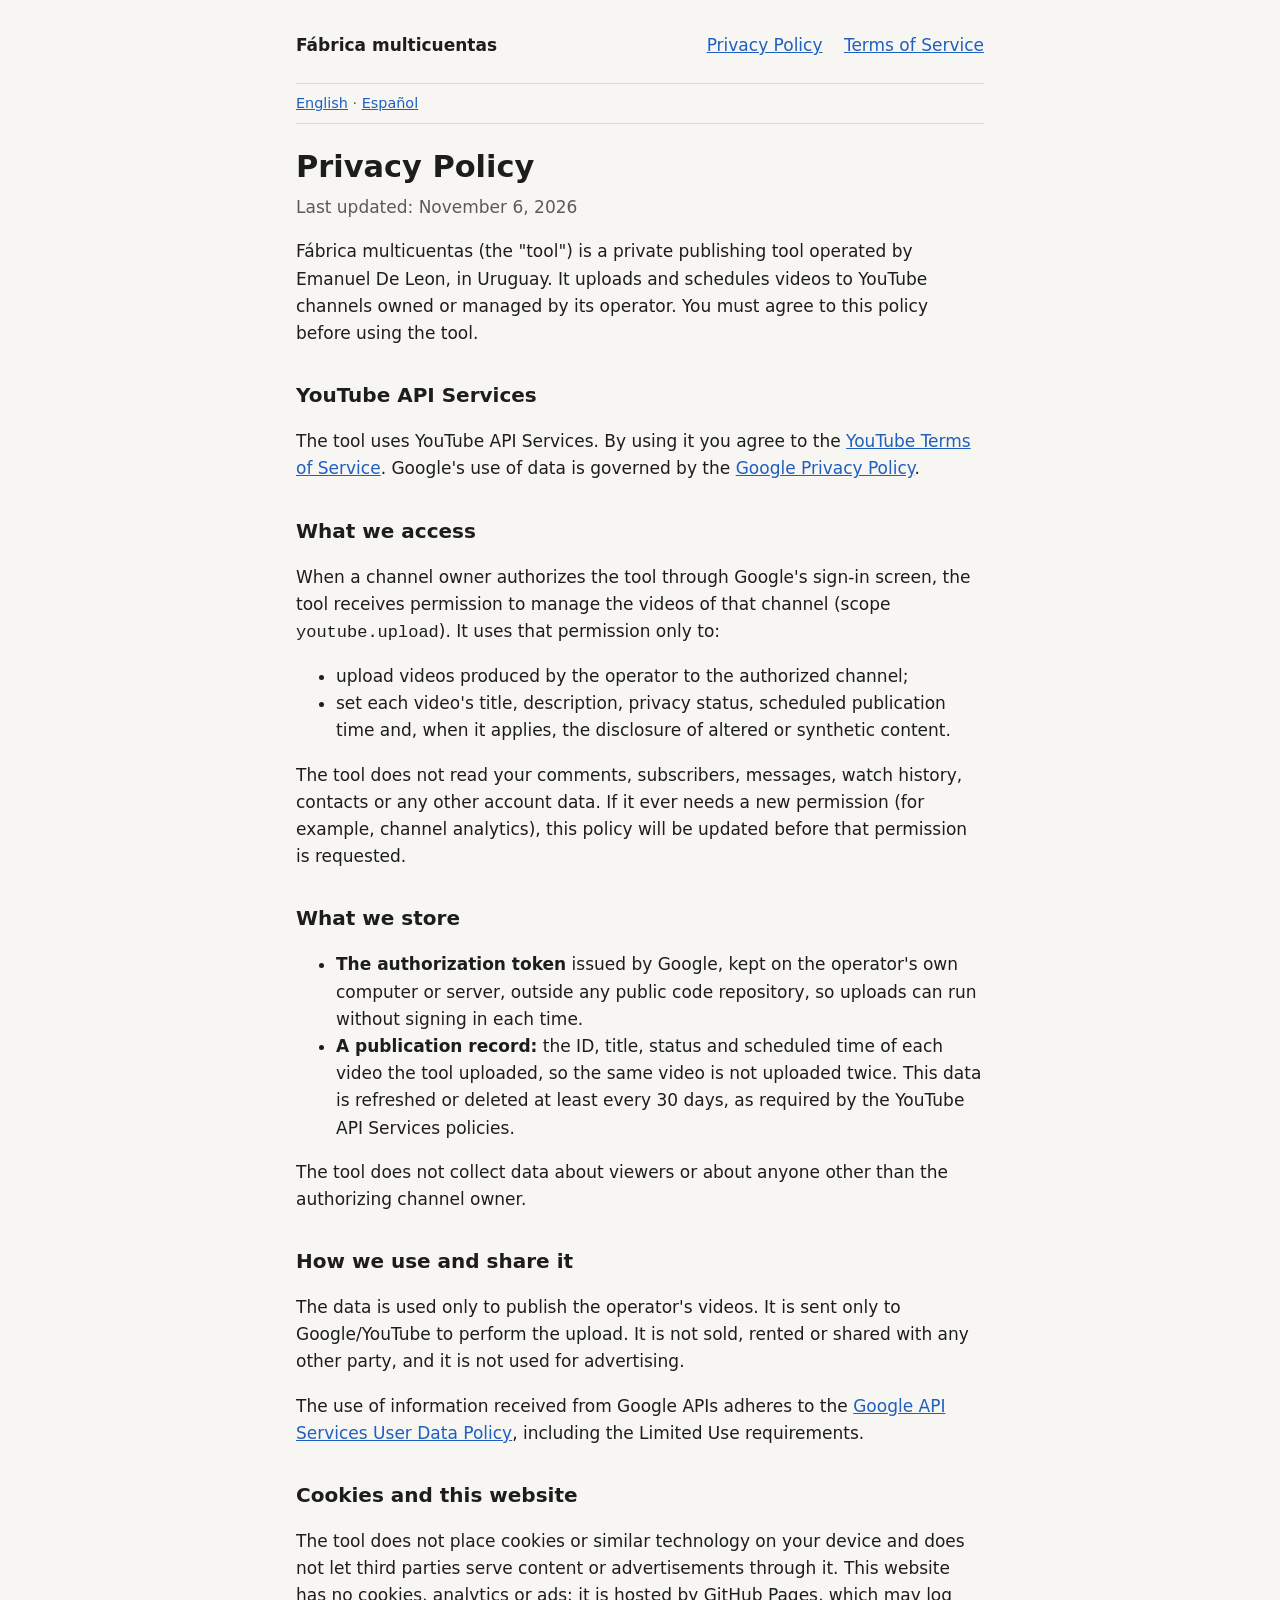
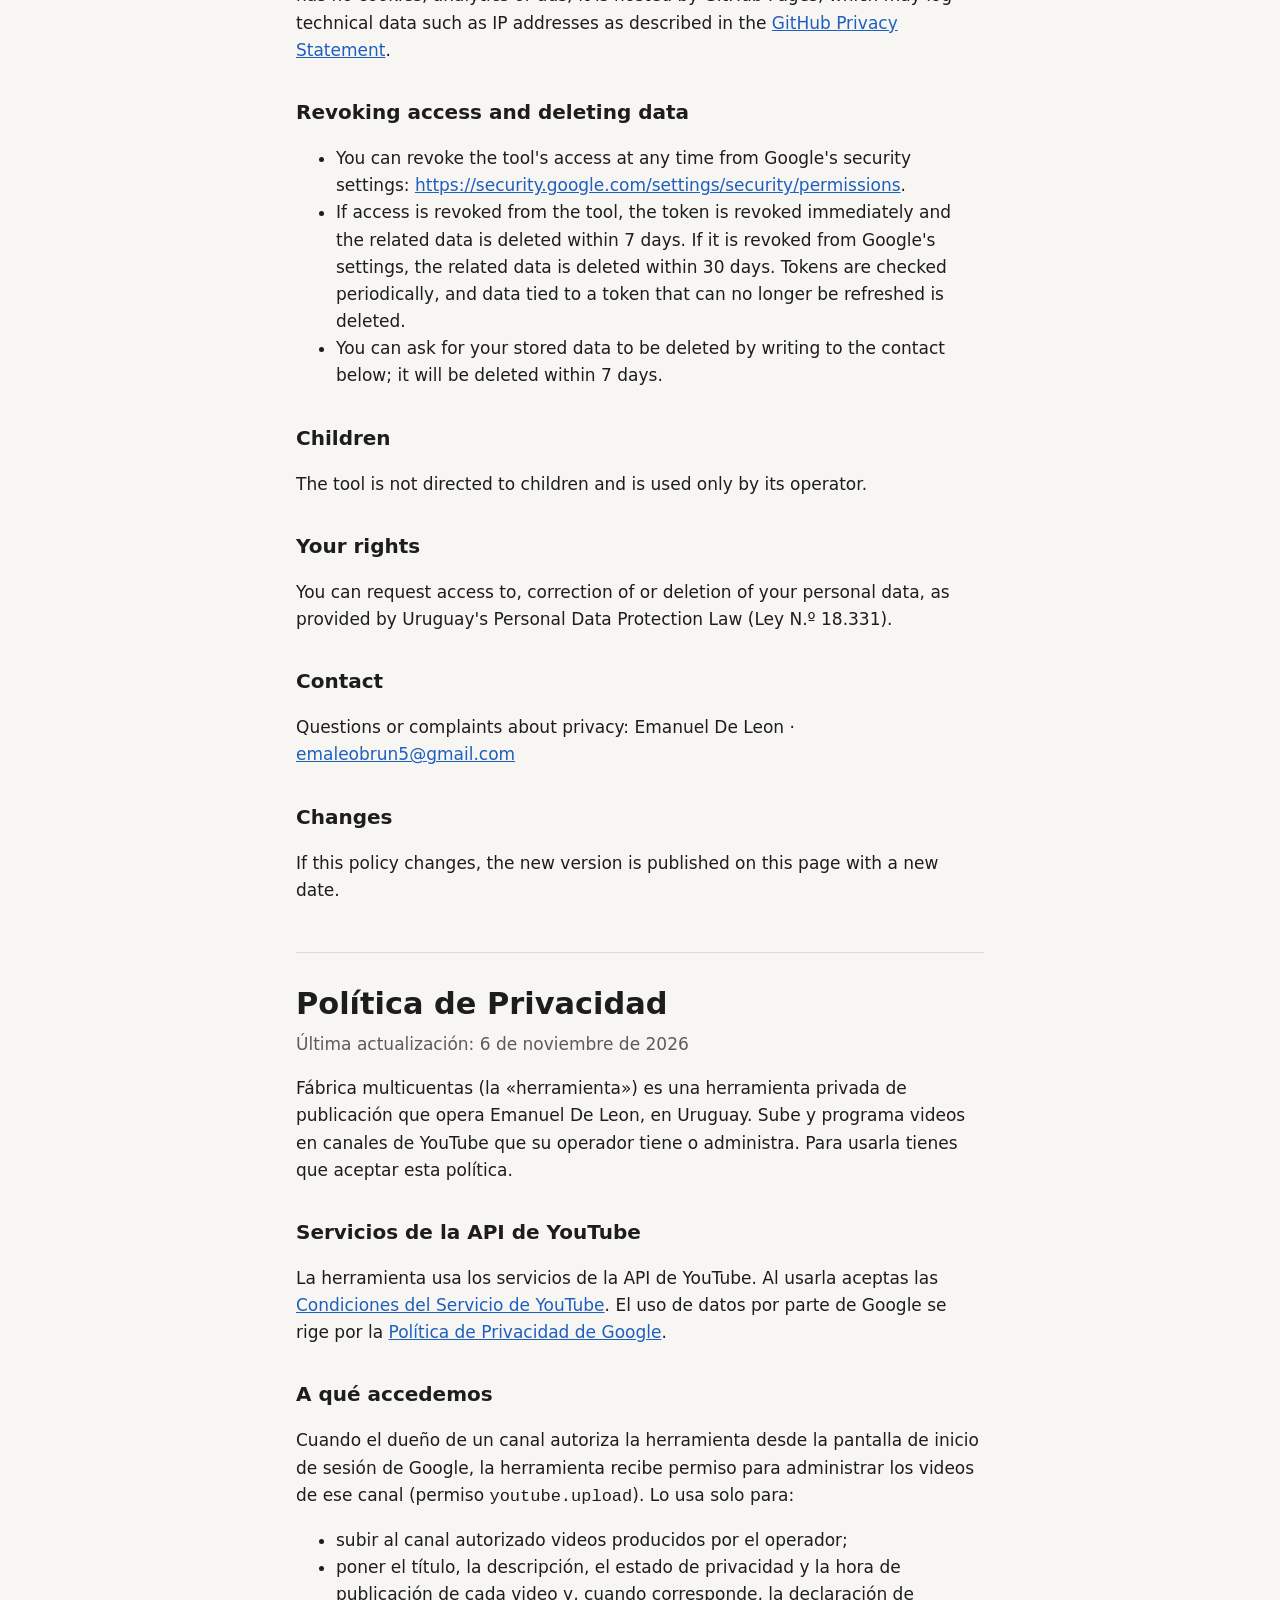
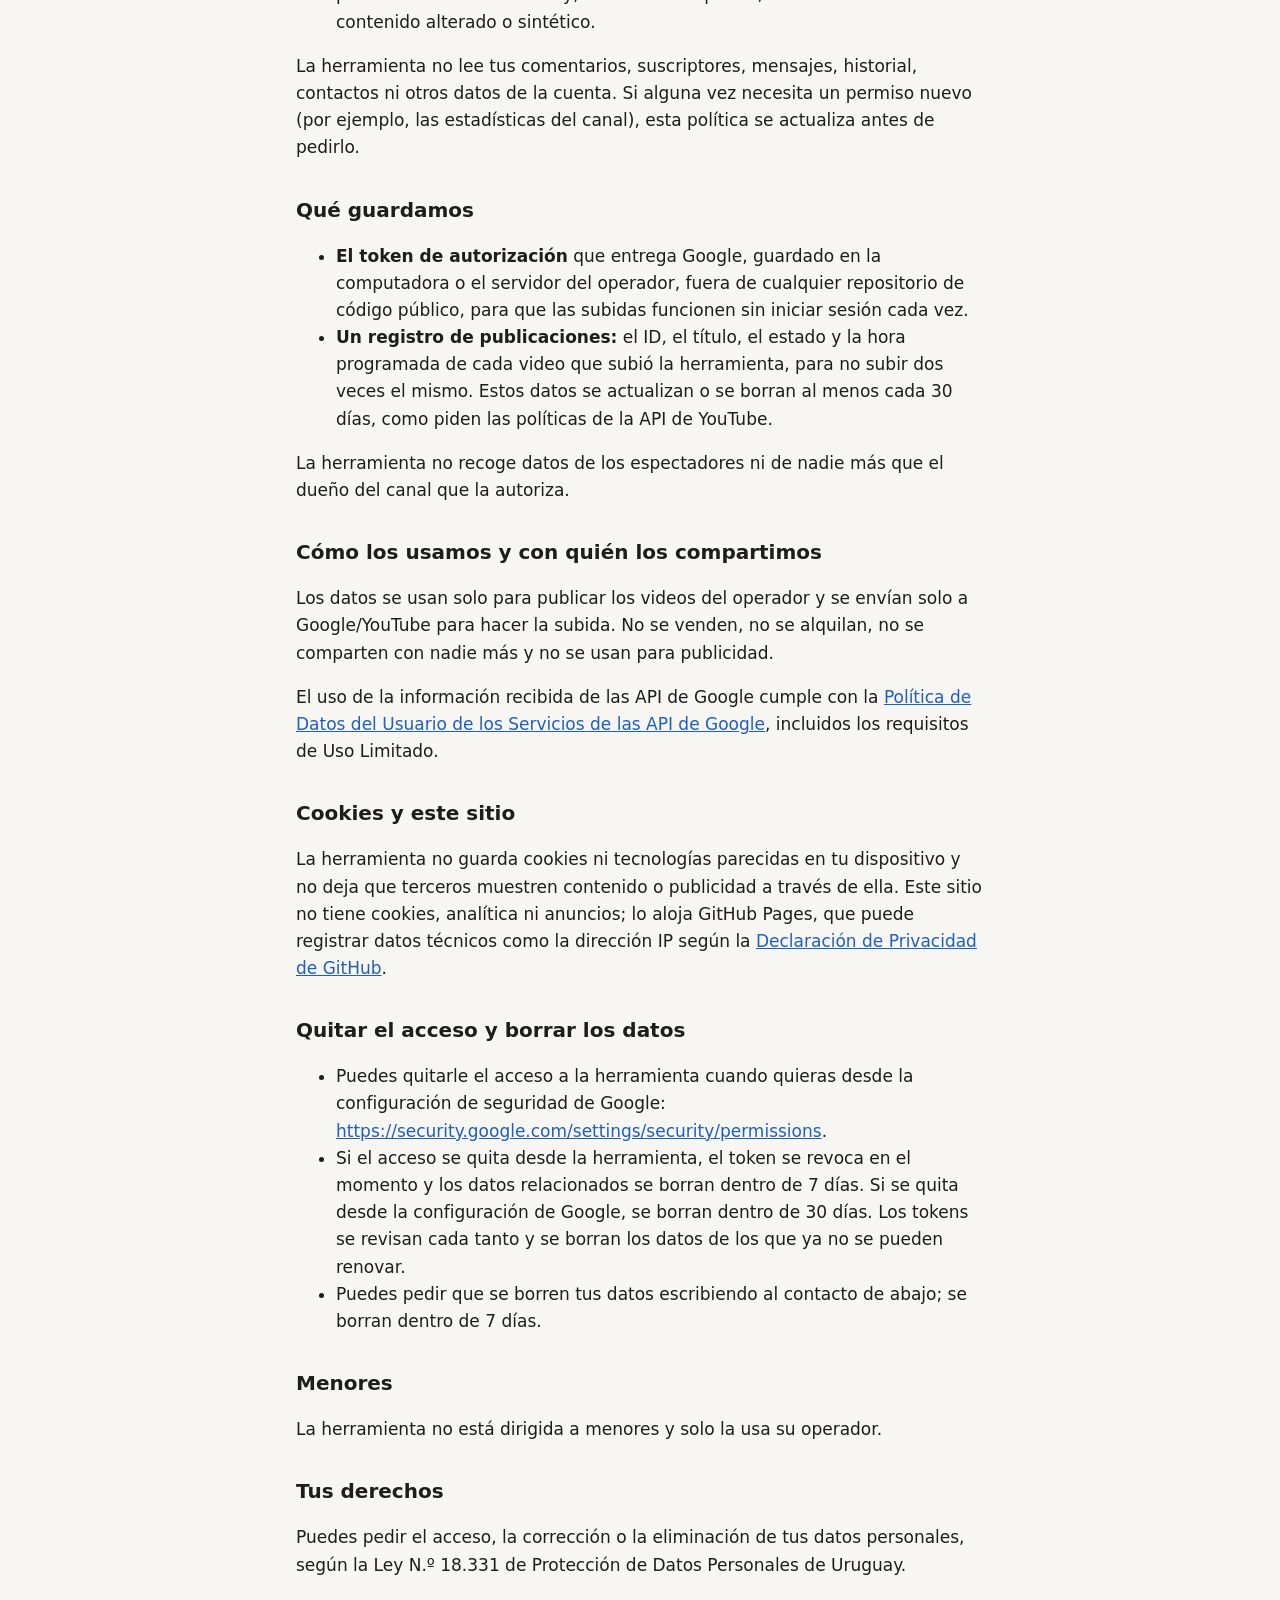
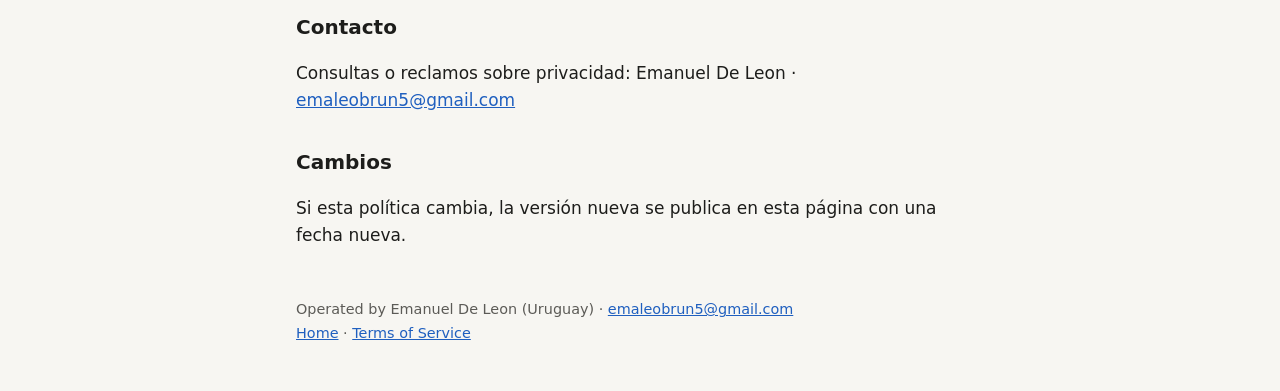
==== privacy.html @ a86cd8ab "feat: páginas públicas de Fábrica multicuentas (inicio, privacidad y condiciones)" ====
<!doctype html>
<html lang="en">
<head>
  <meta charset="utf-8">
  <meta name="viewport" content="width=device-width, initial-scale=1">
  <title>Privacy Policy · Fábrica multicuentas</title>
  <meta name="description" content="How Fábrica multicuentas accesses, uses, stores and deletes data obtained through YouTube API Services.">
  <link rel="stylesheet" href="styles.css">
</head>
<body>
  <header>
    <a class="marca" href="./">Fábrica multicuentas</a>
    <nav>
      <a href="privacy.html" aria-current="page">Privacy Policy</a>
      <a href="terms.html">Terms of Service</a>
    </nav>
  </header>

  <main>
    <p class="idiomas"><a href="#en">English</a> · <a href="#es">Español</a></p>

    <section id="en" lang="en">
      <h1>Privacy Policy</h1>
      <p class="bajada">Last updated: November 6, 2026</p>

      <p>Fábrica multicuentas (the "tool") is a private publishing tool operated by Emanuel De Leon, in Uruguay. It uploads and schedules videos to YouTube channels owned or managed by its operator. You must agree to this policy before using the tool.</p>

      <h2>YouTube API Services</h2>
      <p>The tool uses YouTube API Services. By using it you agree to the <a href="https://www.youtube.com/t/terms">YouTube Terms of Service</a>. Google's use of data is governed by the <a href="http://www.google.com/policies/privacy">Google Privacy Policy</a>.</p>

      <h2>What we access</h2>
      <p>When a channel owner authorizes the tool through Google's sign-in screen, the tool receives permission to manage the videos of that channel (scope <code>youtube.upload</code>). It uses that permission only to:</p>
      <ul>
        <li>upload videos produced by the operator to the authorized channel;</li>
        <li>set each video's title, description, privacy status, scheduled publication time and, when it applies, the disclosure of altered or synthetic content.</li>
      </ul>
      <p>The tool does not read your comments, subscribers, messages, watch history, contacts or any other account data. If it ever needs a new permission (for example, channel analytics), this policy will be updated before that permission is requested.</p>

      <h2>What we store</h2>
      <ul>
        <li><strong>The authorization token</strong> issued by Google, kept on the operator's own computer or server, outside any public code repository, so uploads can run without signing in each time.</li>
        <li><strong>A publication record:</strong> the ID, title, status and scheduled time of each video the tool uploaded, so the same video is not uploaded twice. This data is refreshed or deleted at least every 30 days, as required by the YouTube API Services policies.</li>
      </ul>
      <p>The tool does not collect data about viewers or about anyone other than the authorizing channel owner.</p>

      <h2>How we use and share it</h2>
      <p>The data is used only to publish the operator's videos. It is sent only to Google/YouTube to perform the upload. It is not sold, rented or shared with any other party, and it is not used for advertising.</p>
      <p>The use of information received from Google APIs adheres to the <a href="https://developers.google.com/terms/api-services-user-data-policy">Google API Services User Data Policy</a>, including the Limited Use requirements.</p>

      <h2>Cookies and this website</h2>
      <p>The tool does not place cookies or similar technology on your device and does not let third parties serve content or advertisements through it. This website has no cookies, analytics or ads; it is hosted by GitHub Pages, which may log technical data such as IP addresses as described in the <a href="https://docs.github.com/en/site-policy/privacy-policies/github-general-privacy-statement">GitHub Privacy Statement</a>.</p>

      <h2>Revoking access and deleting data</h2>
      <ul>
        <li>You can revoke the tool's access at any time from Google's security settings: <a href="https://security.google.com/settings/security/permissions">https://security.google.com/settings/security/permissions</a>.</li>
        <li>If access is revoked from the tool, the token is revoked immediately and the related data is deleted within 7 days. If it is revoked from Google's settings, the related data is deleted within 30 days. Tokens are checked periodically, and data tied to a token that can no longer be refreshed is deleted.</li>
        <li>You can ask for your stored data to be deleted by writing to the contact below; it will be deleted within 7 days.</li>
      </ul>

      <h2>Children</h2>
      <p>The tool is not directed to children and is used only by its operator.</p>

      <h2>Your rights</h2>
      <p>You can request access to, correction of or deletion of your personal data, as provided by Uruguay's Personal Data Protection Law (Ley N.º 18.331).</p>

      <h2>Contact</h2>
      <p>Questions or complaints about privacy: Emanuel De Leon · <a href="mailto:emaleobrun5@gmail.com">emaleobrun5@gmail.com</a></p>

      <h2>Changes</h2>
      <p>If this policy changes, the new version is published on this page with a new date.</p>
    </section>

    <section id="es" lang="es">
      <h1>Política de Privacidad</h1>
      <p class="bajada">Última actualización: 6 de noviembre de 2026</p>

      <p>Fábrica multicuentas (la «herramienta») es una herramienta privada de publicación que opera Emanuel De Leon, en Uruguay. Sube y programa videos en canales de YouTube que su operador tiene o administra. Para usarla tienes que aceptar esta política.</p>

      <h2>Servicios de la API de YouTube</h2>
      <p>La herramienta usa los servicios de la API de YouTube. Al usarla aceptas las <a href="https://www.youtube.com/t/terms">Condiciones del Servicio de YouTube</a>. El uso de datos por parte de Google se rige por la <a href="http://www.google.com/policies/privacy">Política de Privacidad de Google</a>.</p>

      <h2>A qué accedemos</h2>
      <p>Cuando el dueño de un canal autoriza la herramienta desde la pantalla de inicio de sesión de Google, la herramienta recibe permiso para administrar los videos de ese canal (permiso <code>youtube.upload</code>). Lo usa solo para:</p>
      <ul>
        <li>subir al canal autorizado videos producidos por el operador;</li>
        <li>poner el título, la descripción, el estado de privacidad y la hora de publicación de cada video y, cuando corresponde, la declaración de contenido alterado o sintético.</li>
      </ul>
      <p>La herramienta no lee tus comentarios, suscriptores, mensajes, historial, contactos ni otros datos de la cuenta. Si alguna vez necesita un permiso nuevo (por ejemplo, las estadísticas del canal), esta política se actualiza antes de pedirlo.</p>

      <h2>Qué guardamos</h2>
      <ul>
        <li><strong>El token de autorización</strong> que entrega Google, guardado en la computadora o el servidor del operador, fuera de cualquier repositorio de código público, para que las subidas funcionen sin iniciar sesión cada vez.</li>
        <li><strong>Un registro de publicaciones:</strong> el ID, el título, el estado y la hora programada de cada video que subió la herramienta, para no subir dos veces el mismo. Estos datos se actualizan o se borran al menos cada 30 días, como piden las políticas de la API de YouTube.</li>
      </ul>
      <p>La herramienta no recoge datos de los espectadores ni de nadie más que el dueño del canal que la autoriza.</p>

      <h2>Cómo los usamos y con quién los compartimos</h2>
      <p>Los datos se usan solo para publicar los videos del operador y se envían solo a Google/YouTube para hacer la subida. No se venden, no se alquilan, no se comparten con nadie más y no se usan para publicidad.</p>
      <p>El uso de la información recibida de las API de Google cumple con la <a href="https://developers.google.com/terms/api-services-user-data-policy">Política de Datos del Usuario de los Servicios de las API de Google</a>, incluidos los requisitos de Uso Limitado.</p>

      <h2>Cookies y este sitio</h2>
      <p>La herramienta no guarda cookies ni tecnologías parecidas en tu dispositivo y no deja que terceros muestren contenido o publicidad a través de ella. Este sitio no tiene cookies, analítica ni anuncios; lo aloja GitHub Pages, que puede registrar datos técnicos como la dirección IP según la <a href="https://docs.github.com/en/site-policy/privacy-policies/github-general-privacy-statement">Declaración de Privacidad de GitHub</a>.</p>

      <h2>Quitar el acceso y borrar los datos</h2>
      <ul>
        <li>Puedes quitarle el acceso a la herramienta cuando quieras desde la configuración de seguridad de Google: <a href="https://security.google.com/settings/security/permissions">https://security.google.com/settings/security/permissions</a>.</li>
        <li>Si el acceso se quita desde la herramienta, el token se revoca en el momento y los datos relacionados se borran dentro de 7 días. Si se quita desde la configuración de Google, se borran dentro de 30 días. Los tokens se revisan cada tanto y se borran los datos de los que ya no se pueden renovar.</li>
        <li>Puedes pedir que se borren tus datos escribiendo al contacto de abajo; se borran dentro de 7 días.</li>
      </ul>

      <h2>Menores</h2>
      <p>La herramienta no está dirigida a menores y solo la usa su operador.</p>

      <h2>Tus derechos</h2>
      <p>Puedes pedir el acceso, la corrección o la eliminación de tus datos personales, según la Ley N.º 18.331 de Protección de Datos Personales de Uruguay.</p>

      <h2>Contacto</h2>
      <p>Consultas o reclamos sobre privacidad: Emanuel De Leon · <a href="mailto:emaleobrun5@gmail.com">emaleobrun5@gmail.com</a></p>

      <h2>Cambios</h2>
      <p>Si esta política cambia, la versión nueva se publica en esta página con una fecha nueva.</p>
    </section>
  </main>

  <footer>
    Operated by Emanuel De Leon (Uruguay) · <a href="mailto:emaleobrun5@gmail.com">emaleobrun5@gmail.com</a><br>
    <a href="./">Home</a> · <a href="terms.html">Terms of Service</a>
  </footer>
</body>
</html>
---- styles.css ----
:root {
  --fondo: #f7f6f2;
  --texto: #1d1d1b;
  --suave: #5c5b57;
  --borde: #dddbd3;
  --acento: #1f5fbf;
  --tarjeta: #ffffff;
}

@media (prefers-color-scheme: dark) {
  :root {
    --fondo: #151514;
    --texto: #ecebe6;
    --suave: #a6a59f;
    --borde: #34332f;
    --acento: #8ab4f8;
    --tarjeta: #1e1e1c;
  }
}

* { box-sizing: border-box; }

body {
  margin: 0;
  background: var(--fondo);
  color: var(--texto);
  font: 17px/1.6 system-ui, -apple-system, "Segoe UI", Roboto, sans-serif;
}

main, header, footer {
  max-width: 720px;
  margin: 0 auto;
  padding: 0 16px;
}

header {
  padding-top: 32px;
  padding-bottom: 8px;
  display: flex;
  flex-wrap: wrap;
  gap: 8px 24px;
  align-items: baseline;
  justify-content: space-between;
}

.marca { font-weight: 700; text-decoration: none; color: var(--texto); }

nav a { margin-right: 16px; }
nav a:last-child { margin-right: 0; }

a { color: var(--acento); overflow-wrap: anywhere; }

code { overflow-wrap: anywhere; }

h1 { font-size: 1.9rem; line-height: 1.25; margin: 24px 0 8px; }
h2 { font-size: 1.25rem; margin: 32px 0 8px; }

.bajada { color: var(--suave); margin-top: 0; }

.idiomas {
  font-size: 0.9rem;
  color: var(--suave);
  border-top: 1px solid var(--borde);
  border-bottom: 1px solid var(--borde);
  padding: 8px 0;
  margin: 16px 0 8px;
}

.tarjeta {
  background: var(--tarjeta);
  border: 1px solid var(--borde);
  border-radius: 10px;
  padding: 16px 20px;
  margin: 16px 0;
}

section + section { border-top: 1px solid var(--borde); margin-top: 48px; padding-top: 8px; }

footer {
  color: var(--suave);
  font-size: 0.9rem;
  padding-top: 32px;
  padding-bottom: 48px;
}
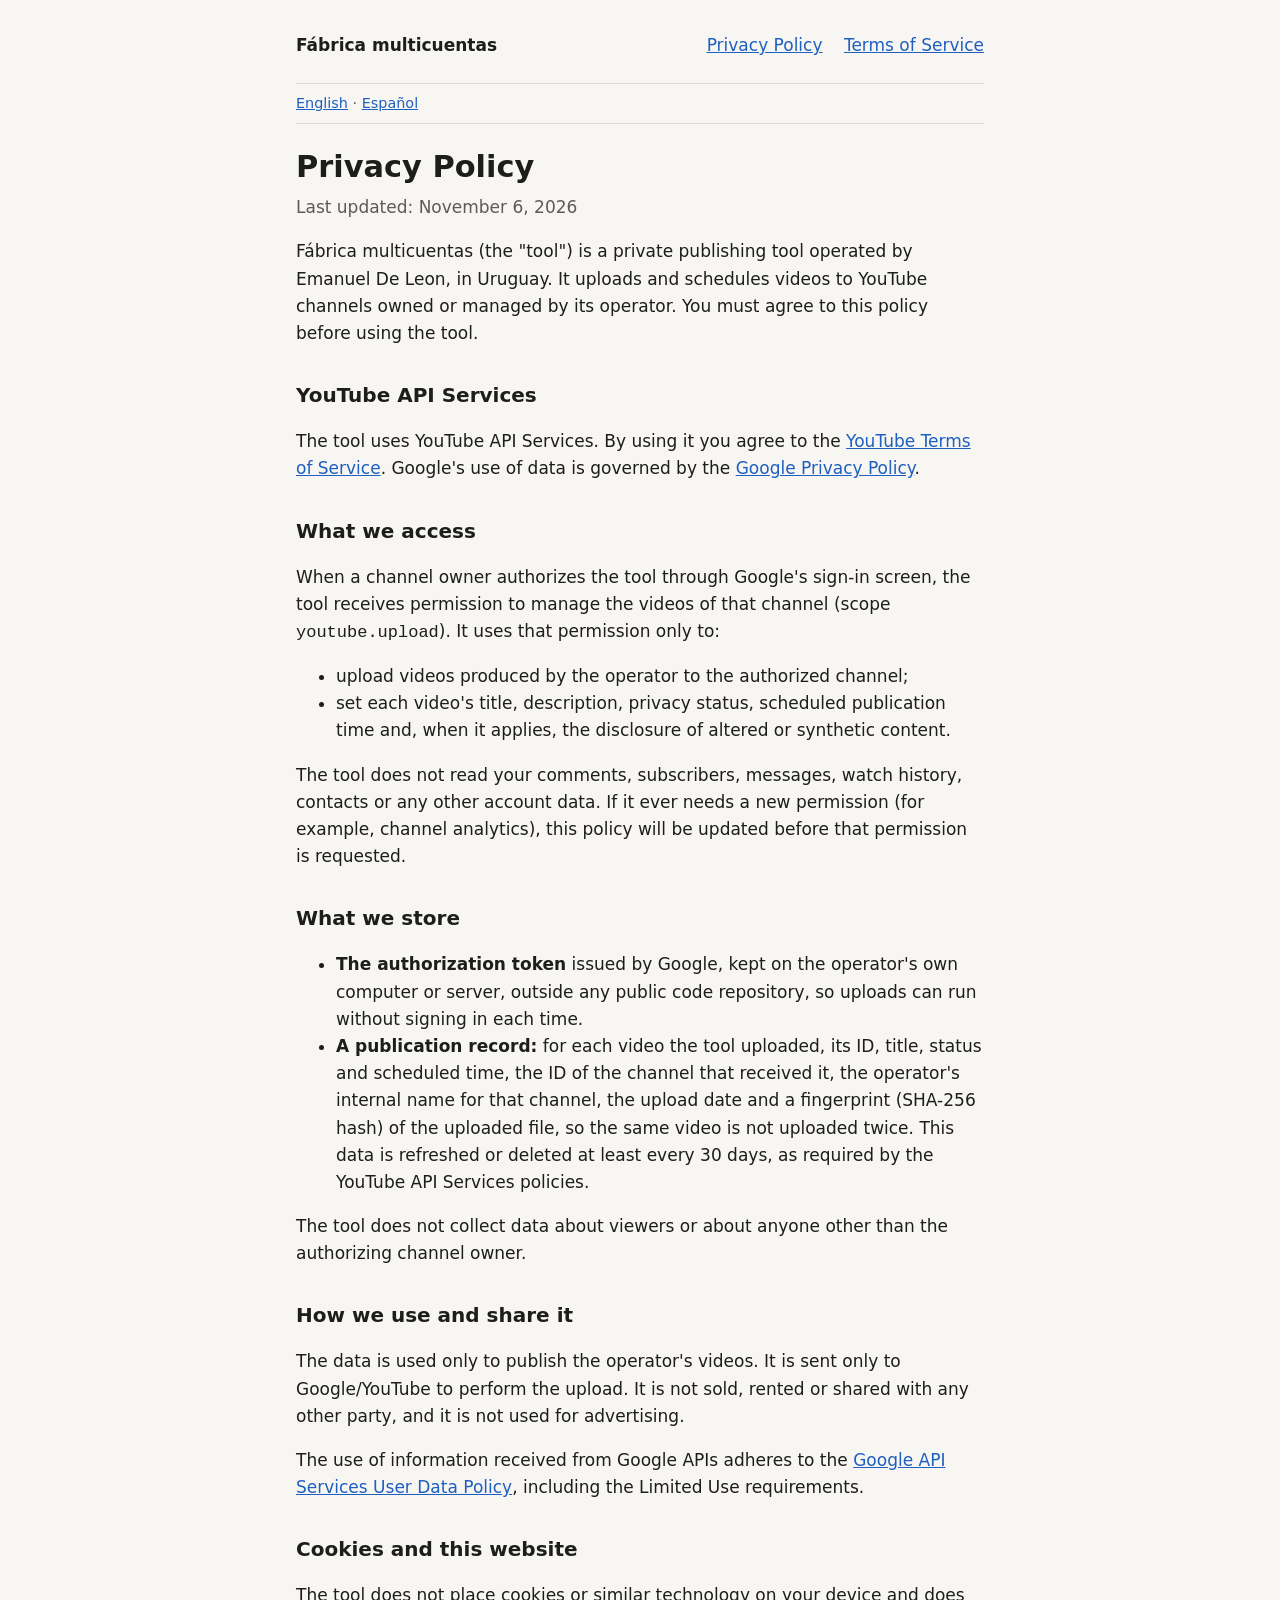
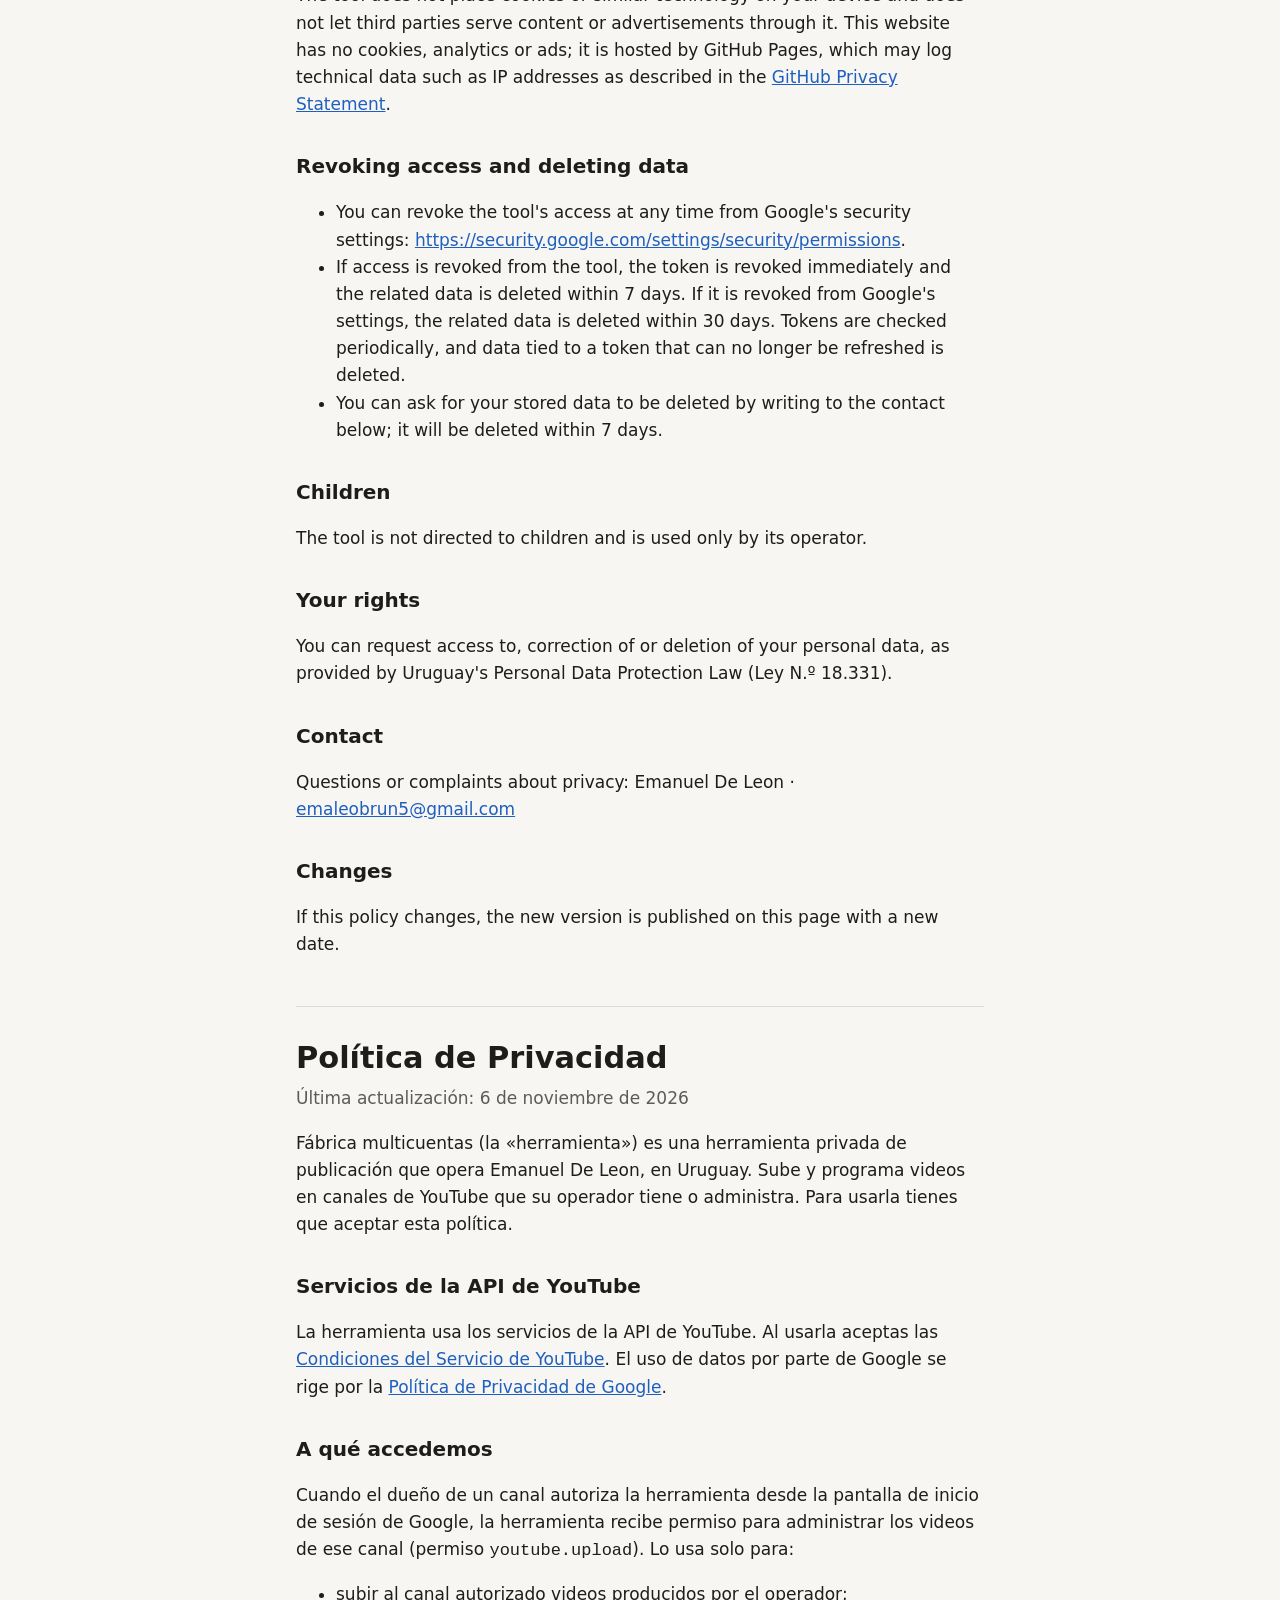
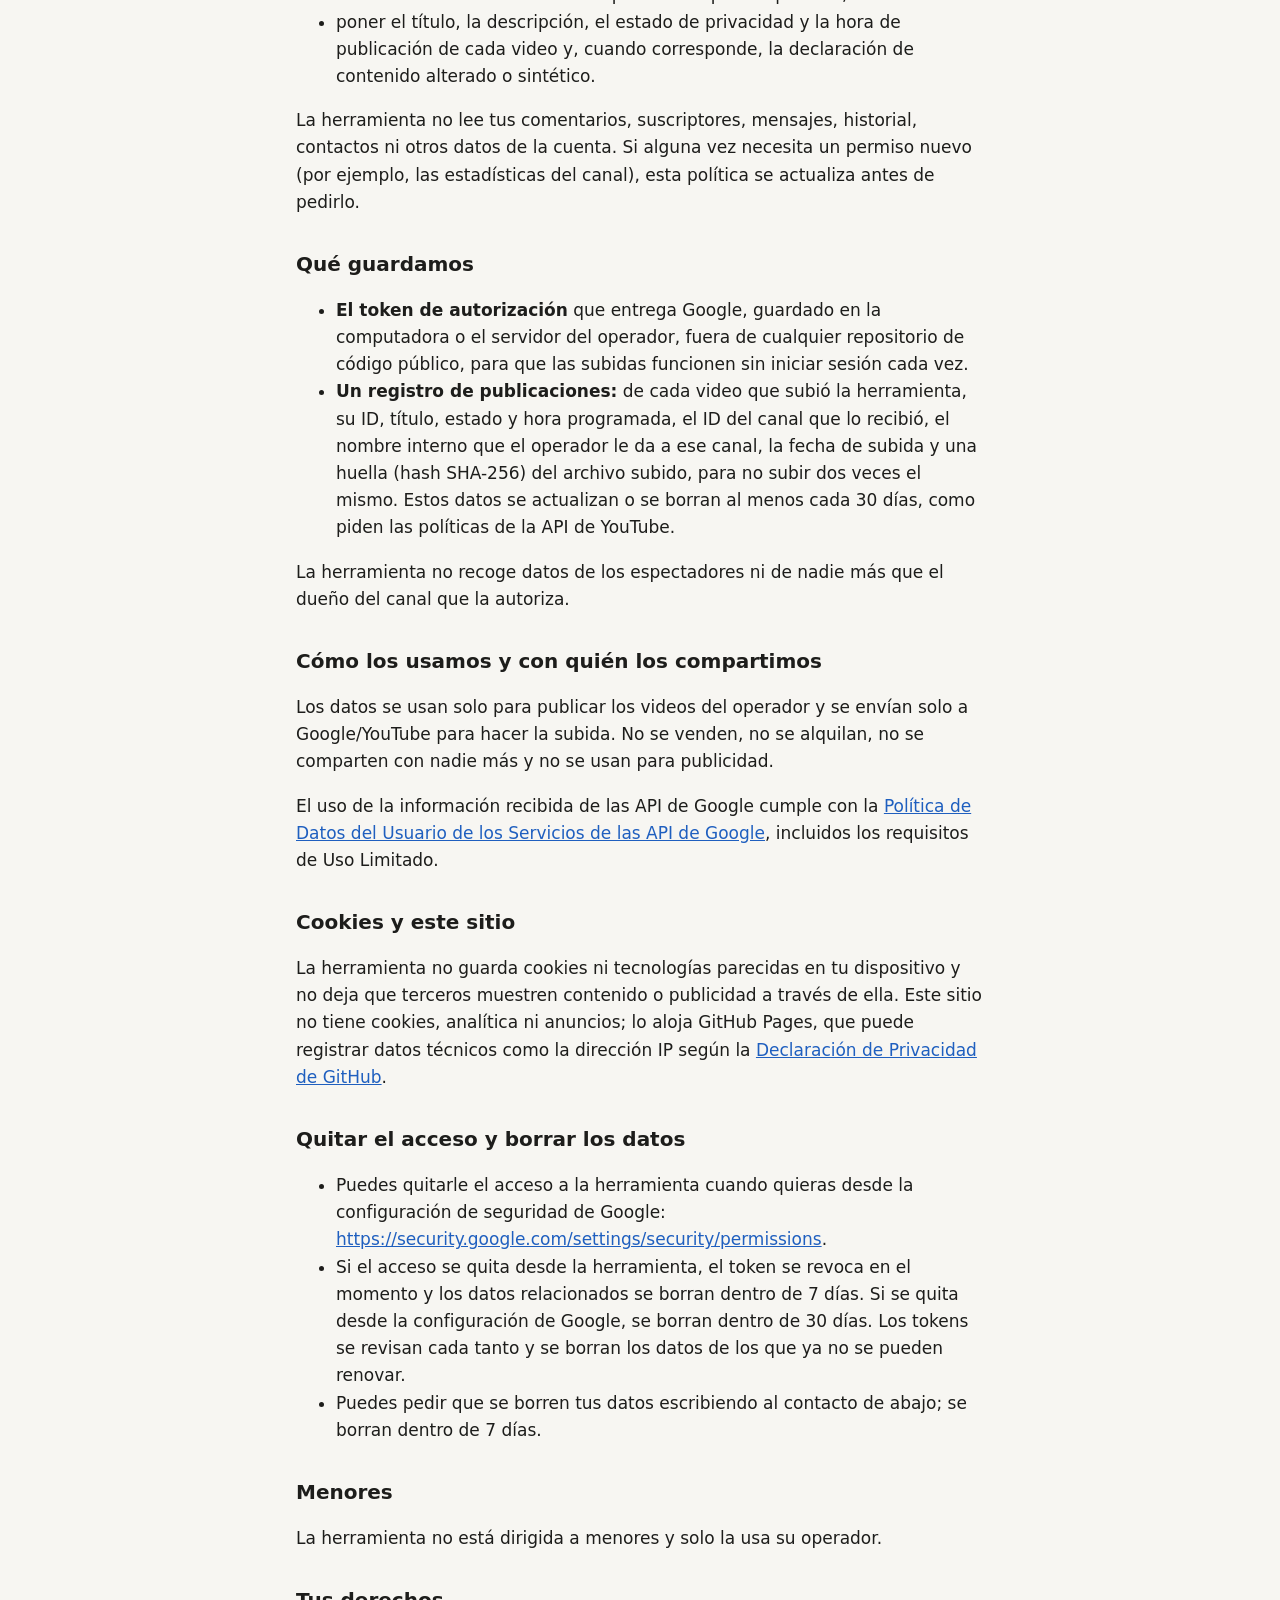
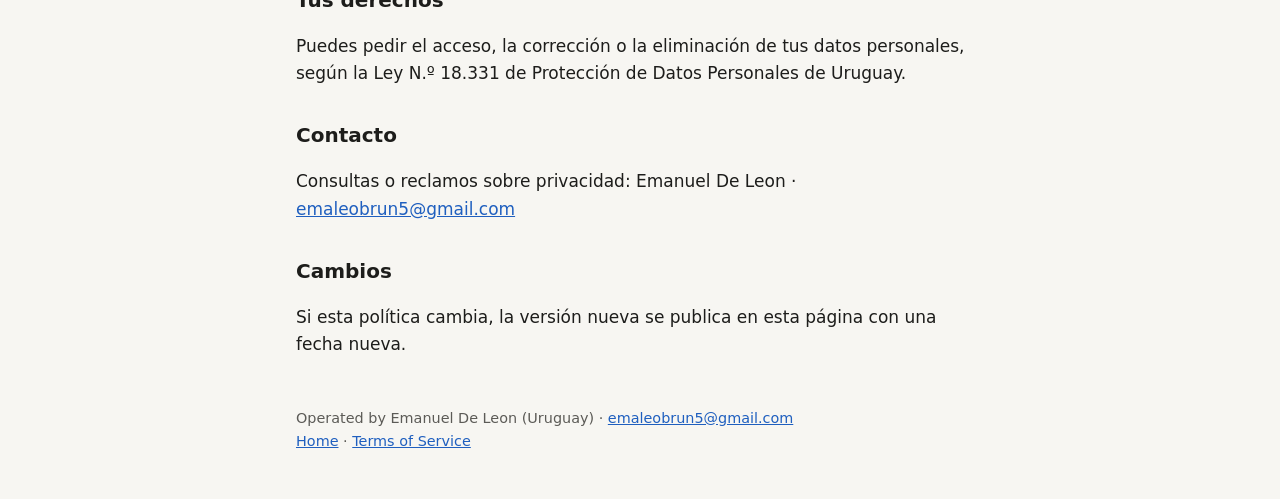
==== commit 2a743b34: "docs: la política enumera todos los campos del registro de publicaciones Suma el ID del canal que re" ====
--- a/privacy.html
+++ b/privacy.html
@@ -39,7 +39,7 @@
       <h2>What we store</h2>
       <ul>
         <li><strong>The authorization token</strong> issued by Google, kept on the operator's own computer or server, outside any public code repository, so uploads can run without signing in each time.</li>
-        <li><strong>A publication record:</strong> the ID, title, status and scheduled time of each video the tool uploaded, so the same video is not uploaded twice. This data is refreshed or deleted at least every 30 days, as required by the YouTube API Services policies.</li>
+        <li><strong>A publication record:</strong> for each video the tool uploaded, its ID, title, status and scheduled time, the ID of the channel that received it, the operator's internal name for that channel, the upload date and a fingerprint (SHA-256 hash) of the uploaded file, so the same video is not uploaded twice. This data is refreshed or deleted at least every 30 days, as required by the YouTube API Services policies.</li>
       </ul>
       <p>The tool does not collect data about viewers or about anyone other than the authorizing channel owner.</p>
 
@@ -90,7 +90,7 @@
       <h2>Qué guardamos</h2>
       <ul>
         <li><strong>El token de autorización</strong> que entrega Google, guardado en la computadora o el servidor del operador, fuera de cualquier repositorio de código público, para que las subidas funcionen sin iniciar sesión cada vez.</li>
-        <li><strong>Un registro de publicaciones:</strong> el ID, el título, el estado y la hora programada de cada video que subió la herramienta, para no subir dos veces el mismo. Estos datos se actualizan o se borran al menos cada 30 días, como piden las políticas de la API de YouTube.</li>
+        <li><strong>Un registro de publicaciones:</strong> de cada video que subió la herramienta, su ID, título, estado y hora programada, el ID del canal que lo recibió, el nombre interno que el operador le da a ese canal, la fecha de subida y una huella (hash SHA-256) del archivo subido, para no subir dos veces el mismo. Estos datos se actualizan o se borran al menos cada 30 días, como piden las políticas de la API de YouTube.</li>
       </ul>
       <p>La herramienta no recoge datos de los espectadores ni de nadie más que el dueño del canal que la autoriza.</p>
 
